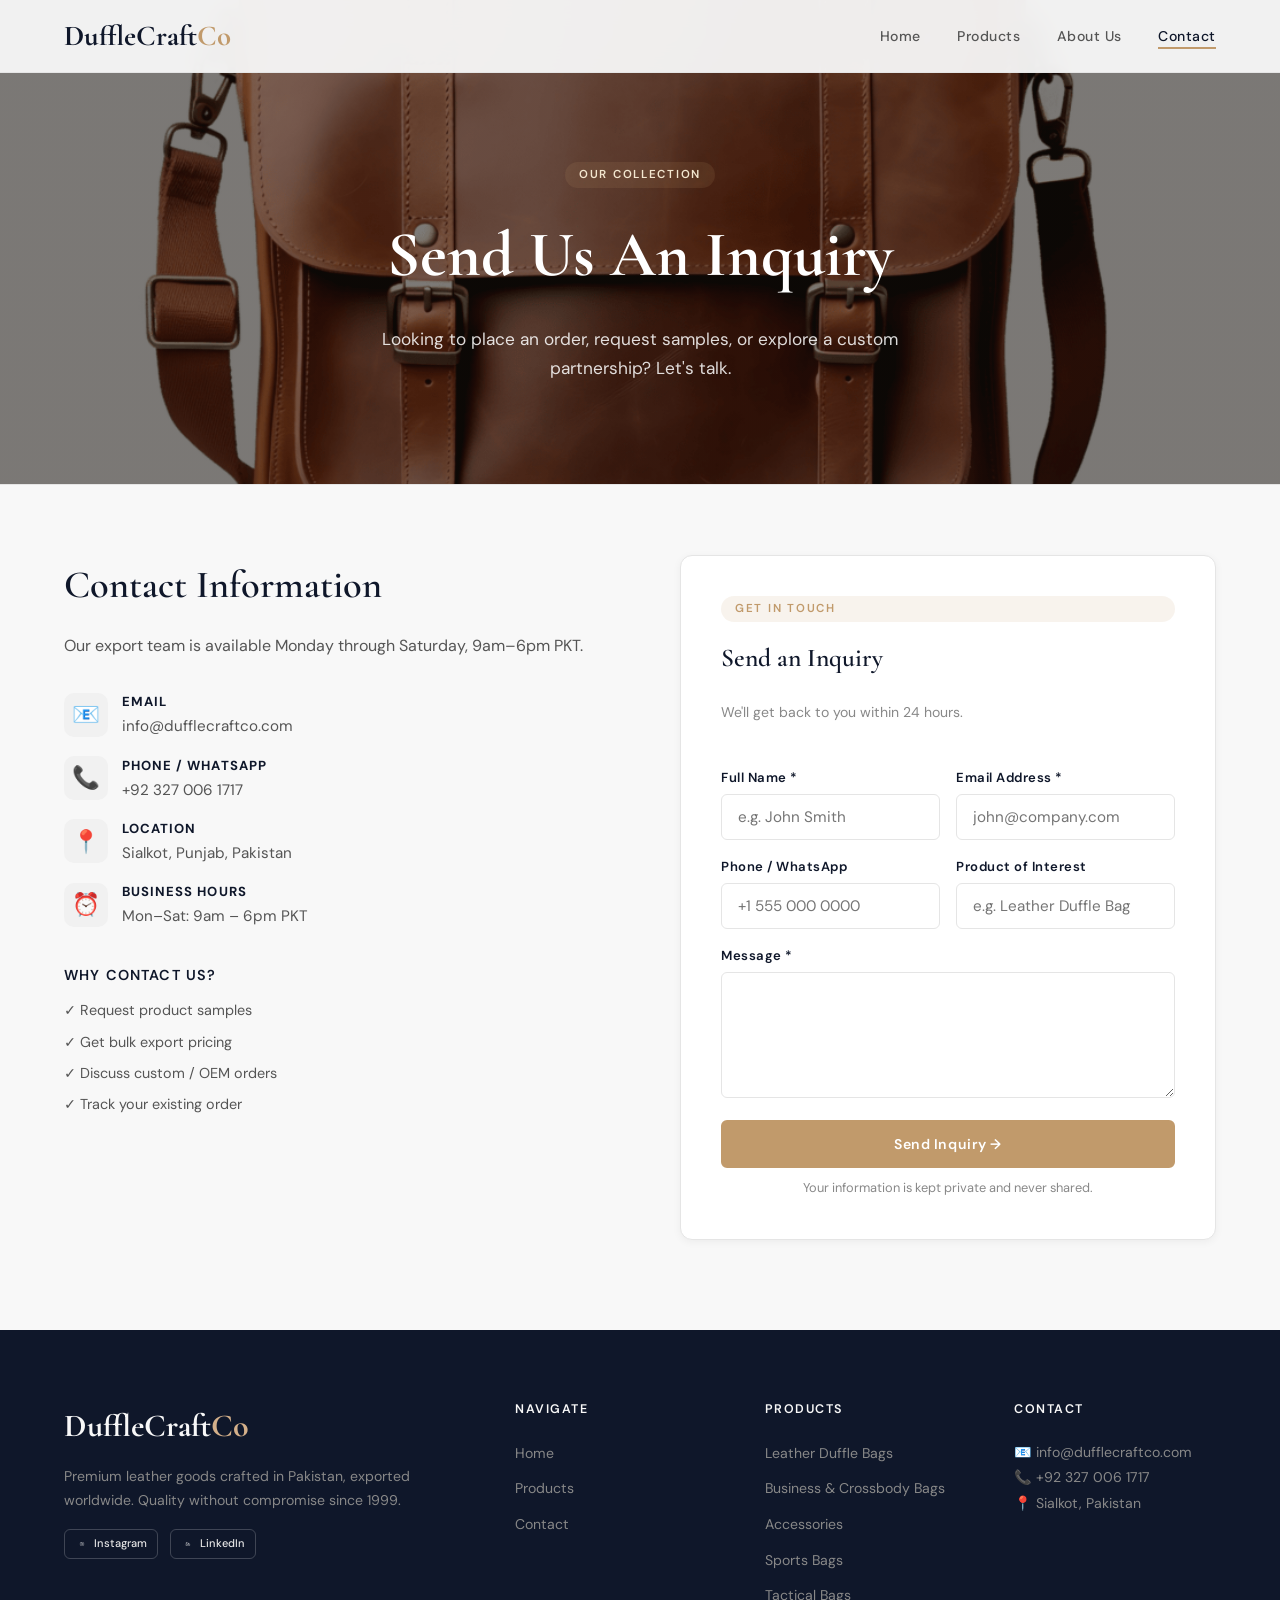
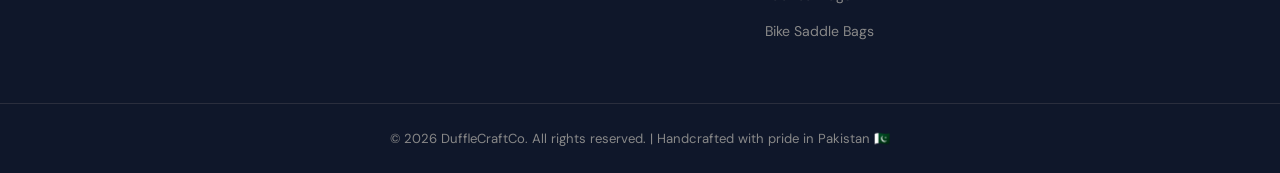
==== contact.html @ 3e03b5ef "Initial commit" ====
<!DOCTYPE html>
<html lang="en">
<head>
  <meta charset="UTF-8">
  <meta name="viewport" content="width=device-width, initial-scale=1.0">
  <title>Contact — DuffleCraftCo</title>
  <meta name="description" content="Get in touch with DuffleCraftCo for bulk orders, samples, custom leather goods, and export inquiries from Sialkot, Pakistan.">
  <link rel="preconnect" href="https://fonts.googleapis.com">
  <link rel="preconnect" href="https://fonts.gstatic.com" crossorigin>
  <link href="https://fonts.googleapis.com/css2?family=Cormorant+Garamond:ital,wght@0,400;0,600;0,700;1,400&family=DM+Sans:wght@300;400;500;600&display=swap" rel="stylesheet">
  <link rel="stylesheet" href="css/style.css">
</head>
<body>

<!-- ════════ NAVBAR ════════ -->
<nav class="navbar">
  <div class="nav-container">
    <span class="nav-logo" onclick="location.href='index.html'">DuffleCraft<span>Co</span></span>
    <button class="nav-toggle" id="navToggle" aria-label="Menu">
      <span></span><span></span><span></span>
    </button>
    <ul class="nav-links" id="navLinks">
      <li><a href="index.html"    data-page="home">Home</a></li>
      <li><a href="products.html" data-page="products">Products</a></li>
      <li><a href="index.html#about-section">About Us</a></li>
      <li><a href="contact.html"  data-page="contact" class="active">Contact</a></li>
    </ul>
  </div>
</nav>

<!-- ════════ PAGE HERO ════════ -->
<section class="page-hero">

  <img src="img/hero-img.webp" alt="Leather Banner" class="page-hero-bg">

  <div class="page-hero-overlay"></div>

  <div class="page-hero-content">
    <span class="section-tag">Our Collection</span>
    <h1>Send Us An Inquiry</h1>
    <p>Looking to place an order, request samples, or explore a custom partnership? Let's talk.</p>
  </div>

</section>

<!-- ════════ CONTACT SECTION ════════ -->
<section class="contact-page">
  <div class="section-container contact-grid">

    <div class="contact-info">
      <h2>Contact Information</h2>
      <p>Our export team is available Monday through Saturday, 9am–6pm PKT.</p>
      <div class="contact-details">
        <div class="contact-item">
          <span class="ci-icon">📧</span>
          <div><strong>Email</strong><a href="mailto:info@dufflecraftco.com">info@dufflecraftco.com</a></div>
        </div>
        <div class="contact-item">
          <span class="ci-icon">📞</span>
          <div><strong>Phone / WhatsApp</strong><a href="tel:+923270061717">+92 327 006 1717</a></div>
        </div>
        <div class="contact-item">
          <span class="ci-icon">📍</span>
          <div><strong>Location</strong><span>Sialkot, Punjab, Pakistan</span></div>
        </div>
        <div class="contact-item">
          <span class="ci-icon">⏰</span>
          <div><strong>Business Hours</strong><span>Mon–Sat: 9am – 6pm PKT</span></div>
        </div>
      </div>
      <div class="why-contact">
        <h3>Why Contact Us?</h3>
        <ul>
          <li>✓ Request product samples</li>
          <li>✓ Get bulk export pricing</li>
          <li>✓ Discuss custom / OEM orders</li>
          <li>✓ Track your existing order</li>
        </ul>
      </div>
    </div>

 <div class="contact-form-wrap">
<div class="dc-form-wrap card-form">
  <span class="section-tag">Get in touch</span>
  <h3>Send an Inquiry</h3>
  <p class="dc-sub">We'll get back to you within 24 hours.</p>

  <form action="https://forminit.com/f/f3ot2a2ymly" method="POST">
    <div class="dc-row">
      <div class="form-group">
        <label>Full Name *</label>
        <input type="text" name="fi-sender-fullName" placeholder="e.g. John Smith" required>
      </div>
      <div class="form-group">
        <label>Email Address *</label>
        <input type="email" name="fi-sender-email" placeholder="john@company.com" required>
      </div>
    </div>

    <div class="dc-row">
      <div class="form-group">
        <label>Phone / WhatsApp</label>
        <input type="tel" name="fi-sender-phone" placeholder="+1 555 000 0000">
      </div>
      <div class="form-group">
        <label>Product of Interest</label>
        <input type="text" name="fi-text-product" placeholder="e.g. Leather Duffle Bag">
      </div>
    </div>

    <div class="form-group" style="margin-bottom: 16px;">
      <label>Message *</label>
      <textarea name="fi-text-message" rows="5" required></textarea>
    </div>

    <button type="submit">Send Inquiry →</button>
    <p class="dc-note">Your information is kept private and never shared.</p>
  </form>
</div>
</div>
</section>

<!-- ════════ FOOTER ════════ -->
<footer class="footer">
  <div class="footer-inner">
    <div class="footer-brand">
      <span class="footer-logo" onclick="location.href='index.html'">DuffleCraft<span>Co</span></span>
      <p>Premium leather goods crafted in Pakistan, exported worldwide. Quality without compromise since 1999.</p>
      <!-- Social Media Icons -->
      <div class="footer-social">
        <a href="https://www.instagram.com/dufflecraft_co?igsh=MXVzbTNweWoxc2szZA%3D%3D&utm_source=qr" target="_blank" rel="noopener noreferrer" aria-label="Instagram">
          <svg xmlns="http://www.w3.org/2000/svg" width="18" height="18" viewBox="0 0 24 24" fill="none" stroke="currentColor" stroke-width="2" stroke-linecap="round" stroke-linejoin="round">
            <rect x="2" y="2" width="20" height="20" rx="5" ry="5"/>
            <circle cx="12" cy="12" r="4"/>
            <circle cx="17.5" cy="6.5" r="0.5" fill="currentColor" stroke="none"/>
          </svg>
          Instagram
        </a>
        <a href="https://www.linkedin.com/company/dufflecraft-co/" target="_blank" rel="noopener noreferrer" aria-label="LinkedIn">
          <svg xmlns="http://www.w3.org/2000/svg" width="18" height="18" viewBox="0 0 24 24" fill="none" stroke="currentColor" stroke-width="2" stroke-linecap="round" stroke-linejoin="round">
            <path d="M16 8a6 6 0 0 1 6 6v7h-4v-7a2 2 0 0 0-2-2 2 2 0 0 0-2 2v7h-4v-7a6 6 0 0 1 6-6z"/>
            <rect x="2" y="9" width="4" height="12"/>
            <circle cx="4" cy="4" r="2"/>
          </svg>
          LinkedIn
        </a>
      </div>
    </div>
    <div class="footer-col">
      <h4>Navigate</h4>
      <ul>
        <li><a href="index.html">Home</a></li>
        <li><a href="products.html">Products</a></li>
        <li><a href="contact.html">Contact</a></li>
      </ul>
    </div>
    <div class="footer-col">
      <h4>Products</h4>
      <ul>
        <li><a href="products.html?category=leather-duffle-bags">Leather Duffle Bags</a></li>
        <li><a href="products.html?category=bags">Business & Crossbody Bags</a></li>
        <li><a href="products.html?category=accessories">Accessories</a></li>
        <li><a href="products.html?category=sports-bags">Sports Bags</a></li>
        <li><a href="products.html?category=tactical-bags">Tactical Bags</a></li>
        <li><a href="products.html?category=bike-saddle-bags">Bike Saddle Bags</a></li>
      </ul>
    </div>
    <div class="footer-col">
      <h4>Contact</h4>
      <p>📧 info@dufflecraftco.com</p>
      <p>📞 +92 327 006 1717</p>
      <p>📍 Sialkot, Pakistan</p>
    </div>
  </div>
  <div class="footer-bottom">
    <p>© 2026 DuffleCraftCo. All rights reserved. | Handcrafted with pride in Pakistan 🇵🇰</p>
  </div>
</footer>

<script src="js/main.js"></script>
</body>
</html>
---- css/style.css ----
/* ═══════════════════════════════════════════════════════
   DUFFLECRAFTCO — Premium Static Site CSS
   Aesthetic: Refined Luxury · Warm Neutrals · Editorial
═══════════════════════════════════════════════════════ */

/* ─── VARIABLES ─────────────────────────────────────── */
:root {
  --primary: #0f172a;
  --accent: #c19a6b;
  --light: #f8f8f8;
  --white: #ffffff;
  --charcoal: #0f172a;
  --brown: #c19a6b;
  --brown-dark: #a67c52;
  --brown-light: #d4b08a;
  --cream: #f8f8f8;
  --cream-2: #f1f1f1;
  --sand: #e5e5e5;
  --grey: #555;
  --light-grey: #888;
  --text: #333;
  --text-light: #777;
  --font-display: 'Cormorant Garamond', Georgia, serif;
  --font-body: 'DM Sans', system-ui, sans-serif;
  --shadow-sm: 0 2px 8px rgba(0,0,0,0.05);
  --shadow-md: 0 8px 32px rgba(0,0,0,0.1);
  --shadow-lg: 0 20px 60px rgba(0,0,0,0.15);
  --radius: 6px;
  --radius-lg: 12px;
  --transition: 0.3s ease;
}

/* ─── RESET ─────────────────────────────────────────── */
*, *::before, *::after { box-sizing: border-box; margin: 0; padding: 0; }
html { scroll-behavior: smooth; font-size: 16px; }
body {
  font-family: var(--font-body);
  background: var(--cream);
  color: var(--charcoal);
  line-height: 1.6;
  overflow-x: hidden;
}
img { max-width: 100%; display: block; }
a { text-decoration: none; color: inherit; }
ul { list-style: none; }
button { cursor: pointer; font-family: inherit; }
input, textarea, select {
  font-family: inherit;
  width: 100%;
  border: 1.5px solid var(--sand);
  border-radius: var(--radius);
  padding: 12px 16px;
  background: var(--white);
  color: var(--charcoal);
  transition: border-color var(--transition), box-shadow var(--transition);
  font-size: 0.95rem;
}
input:focus, textarea:focus, select:focus {
  outline: none;
  border-color: var(--brown);
  box-shadow: 0 0 0 3px rgba(193,154,107,0.15);
}
textarea { resize: vertical; }

/* ─── UTILITY ───────────────────────────────────────── */
.section-container { max-width: 1200px; margin: 0 auto; padding: 0 24px; }
.section-header { text-align: center; margin-bottom: 56px; }
.section-header h2 { font-family: var(--font-display); font-size: clamp(2rem,4vw,3rem); font-weight: 600; color: var(--charcoal); margin-top: 8px; }
.section-tag {
  display: inline-block;
  font-size: 0.72rem;
  font-weight: 600;
  letter-spacing: 0.15em;
  text-transform: uppercase;
  color: var(--brown);
  background: rgba(193,154,107,0.12);
  padding: 4px 14px;
  border-radius: 100px;
}

/* ─── BUTTONS ───────────────────────────────────────── */
.btn {
  display: inline-flex;
  align-items: center;
  gap: 6px;
  padding: 13px 28px;
  font-family: var(--font-body);
  font-size: 0.88rem;
  font-weight: 600;
  letter-spacing: 0.04em;
  border-radius: var(--radius);
  border: 2px solid transparent;
  transition: all var(--transition);
  white-space: nowrap;
  cursor: pointer;
}
.btn-primary { background: var(--brown); color: var(--white); border-color: var(--brown); }
.btn-primary:hover { background: var(--brown-dark); border-color: var(--brown-dark); transform: translateY(-1px); box-shadow: var(--shadow-md); }
.btn-outline { background: transparent; color: var(--brown); border-color: var(--brown); }
.btn-outline:hover { background: var(--brown); color: var(--white); }
.btn-light { background: var(--white); color: var(--brown); border-color: var(--white); }
.btn-light:hover { background: var(--cream); }
.btn-sm { padding: 8px 18px; font-size: 0.82rem; }
.btn-full { width: 100%; justify-content: center; }
.btn-link { color: var(--brown); font-size: 0.85rem; font-weight: 600; letter-spacing: 0.03em; transition: color var(--transition); }
.btn-link:hover { color: var(--brown-dark); }

/* ─── ALERT / FLASH ─────────────────────────────────── */
.alert {
  display: flex;
  align-items: center;
  gap: 10px;
  padding: 14px 20px;
  border-radius: var(--radius);
  margin-bottom: 20px;
  font-size: 0.9rem;
  font-weight: 500;
}
.alert-success { background: #d1fae5; color: #065f46; border: 1px solid #a7f3d0; }
.alert-error   { background: #fee2e2; color: #991b1b; border: 1px solid #fca5a5; }
.alert-hidden  { display: none; }

/* ─── PAGE TRANSITIONS ──────────────────────────────── */
.page { display: none; }
.page.active { display: block; }

/* ─── NAVBAR ────────────────────────────────────────── */
.navbar {
  position: fixed;
  top: 0; left: 0; right: 0;
  z-index: 1000;
  background: rgba(248,248,248,0.95);
  backdrop-filter: blur(12px);
  border-bottom: 1px solid var(--sand);
  transition: box-shadow var(--transition);
}
.nav-container {
  max-width: 1200px;
  margin: 0 auto;
  padding: 0 24px;
  height: 72px;
  display: flex;
  align-items: center;
  justify-content: space-between;
}
.nav-logo { font-family: var(--font-display); font-size: 1.8rem; font-weight: 700; color: var(--charcoal); cursor: pointer; }
.nav-logo span { color: var(--brown); }
.nav-links { display: flex; align-items: center; gap: 36px; }
.nav-links a {
  font-size: 0.88rem;
  font-weight: 500;
  letter-spacing: 0.04em;
  color: var(--grey);
  transition: color var(--transition);
  position: relative;
  cursor: pointer;
}
.nav-links a::after {
  content: '';
  position: absolute;
  bottom: -4px; left: 0;
  width: 0; height: 2px;
  background: var(--brown);
  transition: width var(--transition);
}
.nav-links a:hover, .nav-links a.active { color: var(--charcoal); }
.nav-links a:hover::after, .nav-links a.active::after { width: 100%; }
.nav-toggle { display: none; flex-direction: column; gap: 5px; background: none; border: none; padding: 4px; }
.nav-toggle span { display: block; width: 24px; height: 2px; background: var(--charcoal); border-radius: 2px; transition: all var(--transition); }

/* ─── HERO ──────────────────────────────────────────── */
.hero {
  min-height: 100vh;
  display: grid;
  grid-template-columns: 1fr 1fr;
  align-items: center;
  padding-top: 72px;
  background: var(--cream);
  overflow: hidden;
  position: relative;
}
.hero::before {
  content: '';
  position: absolute;
  right: 0; top: 0;
  width: 50%; height: 100%;
  /* background: linear-gradient(135deg, var(--cream-2) 0%, var(--sand) 100%); */
}
.hero-content { padding: 80px 48px 80px 60px; max-width: 600px; position: relative; z-index: 1; }
.hero-tag { display: inline-block; font-size: 0.72rem; font-weight: 600; letter-spacing: 0.18em; text-transform: uppercase; color: var(--brown); margin-bottom: 20px; }
.hero-title { font-family: var(--font-display); font-size: clamp(3rem, 5.5vw, 5.5rem); font-weight: 700; line-height: 1.05; color: var(--charcoal); margin-bottom: 20px; }
.hero-title em { color: var(--brown); font-style: italic; }
.hero-sub { font-size: 1.05rem; color: var(--grey); max-width: 420px; margin-bottom: 36px; line-height: 1.7; }
.hero-actions { display: flex; gap: 16px; flex-wrap: wrap; }
.hero-visual {
  display: flex;
  align-items: center;
  justify-content: center;
  position: relative;
  z-index: 1;
  padding: 80px 60px 80px 40px;
  min-height: 500px;
}

/* BIG IMAGE IN BACKGROUND */
.hero-bg-image {
  position: absolute;

  width: 580px;
  max-width: 95%;

  object-fit: contain;



  filter: drop-shadow(0 25px 40px rgba(0,0,0,0.18));

  transform: rotate(-8deg);
}

/* EXPERIENCE CARD */
.hero-badge {
  position: absolute;

  left: 40px;
  bottom: 5px;

  z-index: 2;

  background: rgba(255,255,255,0.92);

  border: 1px solid rgba(255,255,255,0.5);

  backdrop-filter: blur(12px);

  border-radius: var(--radius-lg);

  padding: 32px 46px;

  text-align: center;

  box-shadow: 0 20px 50px rgba(0,0,0,0.12);
}

.badge-num {
  display: block;
  font-family: var(--font-display);
  font-size: 6rem;
  font-weight: 700;
  color: var(--brown);
  line-height: 1;
}

.badge-label {
  font-size: 0.8rem;
  letter-spacing: 0.12em;
  text-transform: uppercase;
  color: var(--grey);
  margin-top: 8px;
}
.hero-scroll { position: absolute; bottom: 40px; left: 50%; transform: translateX(-50%); z-index: 2; }
.hero-scroll span { display: block; width: 1px; height: 60px; background: linear-gradient(to bottom, var(--brown), transparent); margin: 0 auto; animation: scrollPulse 2s ease-in-out infinite; }
@keyframes scrollPulse { 0%, 100% { opacity: 0.3; transform: scaleY(0.8); } 50% { opacity: 1; transform: scaleY(1); } }

/* ─── STATS BAR ─────────────────────────────────────── */
.stats-bar { background: var(--brown); padding: 36px 0; }
.stats-container { max-width: 1000px; margin: 0 auto; padding: 0 24px; display: flex; align-items: center; justify-content: space-around; gap: 20px; }
.stat-item { text-align: center; }
.stat-item h3 { font-family: var(--font-display); font-size: 2.4rem; font-weight: 700; color: var(--cream); }
.stat-item p { font-size: 0.82rem; letter-spacing: 0.08em; text-transform: uppercase; color: rgba(248,248,248,0.65); margin-top: 4px; }
.stat-divider { width: 1px; height: 50px; background: rgba(248,248,248,0.2); }

/* ─── ABOUT ─────────────────────────────────────────── */
.about { padding: 100px 0; background: var(--white); }
.about-grid { display: grid; grid-template-columns: 1fr 1fr; gap: 80px; align-items: center; }
.about-text .section-tag { margin-bottom: 16px; }
.about-text h2 { font-family: var(--font-display); font-size: clamp(2rem, 3.5vw, 2.8rem); font-weight: 600; color: var(--charcoal); margin-bottom: 20px; line-height: 1.2; }
.about-text p { color: var(--grey); line-height: 1.8; margin-bottom: 16px; }
.about-text .btn { margin-top: 16px; }
.about-visual { position: relative; }
.about-img-wrap { position: relative; }
.about-img-placeholder { position: relative; height: 350px; border-radius: var(--radius-lg); overflow: hidden; border: 1px solid var(--sand); }
.craft-icon { width: 100%; height: 100%; margin: 0; }
.craft-icon img { width: 100%; height: 100%; object-fit: cover; display: block; }
.about-float-card { position: absolute; bottom: -24px; right: -24px; background: var(--white); border: 1px solid var(--sand); border-radius: var(--radius-lg); padding: 20px 24px; display: flex; align-items: center; gap: 14px; box-shadow: var(--shadow-md); }
.float-icon { font-size: 1.8rem; }
.about-float-card strong { display: block; font-size: 1rem; font-weight: 600; }
.about-float-card span { font-size: 0.82rem; color: var(--grey); }

/* ─── CATEGORIES ────────────────────────────────────── */
.categories { padding: 90px 0; background: white; }
.cat-grid { display: grid; grid-template-columns: repeat(5, 1fr); gap: 16px; }
.cat-card { background: var(--white); border: 1.5px solid var(--sand); border-radius: var(--radius-lg); padding: 32px 20px; text-align: center; transition: all var(--transition); display: flex; flex-direction: column; align-items: center; gap: 10px; cursor: pointer; }
.cat-card:hover { border-color: var(--brown); background: var(--brown); color: var(--white); transform: translateY(-4px); box-shadow: var(--shadow-md); }
.cat-icon { font-size: 2.4rem; }
.cat-card h3 { font-size: 0.9rem; font-weight: 600; color: var(--charcoal); transition: color var(--transition); }
.cat-card:hover h3 { color: var(--white); }
.cat-arrow { font-size: 1.2rem; opacity: 0; transform: translateX(-6px); transition: all var(--transition); }
.cat-card:hover .cat-arrow { opacity: 1; transform: translateX(0); }

/* ─── PRODUCT CARDS ─────────────────────────────────── */
.products-grid { display: grid; grid-template-columns: repeat(auto-fill, minmax(280px, 1fr)); gap: 28px; }
.product-card { background: var(--white); border-radius: var(--radius-lg); overflow: hidden; border: 1px solid var(--sand); transition: all var(--transition); }
.product-card:hover { box-shadow: var(--shadow-lg); transform: translateY(-4px); }
.product-img { position: relative; overflow: hidden; aspect-ratio: 4/3; background: var(--cream-2); }
.product-img img { width: 100%; height: 100%; object-fit: cover; transition: transform 0.5s ease; }
.product-card:hover .product-img img { transform: scale(1.06); }
.product-overlay { position: absolute; inset: 0; background: rgba(44,36,32,0.6); display: flex; align-items: center; justify-content: center; opacity: 0; transition: opacity var(--transition); }
.product-card:hover .product-overlay { opacity: 1; }
.product-info { padding: 20px; }
.product-cat { font-size: 0.7rem; font-weight: 600; letter-spacing: 0.12em; text-transform: uppercase; color: var(--brown); }
.product-info h3 { font-family: var(--font-display); font-size: 1.3rem; font-weight: 600; margin: 6px 0 8px; color: var(--charcoal); }
.product-info p { font-size: 0.88rem; color: var(--grey); line-height: 1.6; }
.product-footer { display: flex; align-items: center; justify-content: space-between; margin-top: 14px; padding-top: 14px; border-top: 1px solid var(--sand); }
.product-price { font-family: var(--font-display); font-size: 1.1rem; font-weight: 600; color: var(--brown); }

/* ─── FEATURED SECTION ──────────────────────────────── */
.featured-section { padding: 90px 0; background: var(--white); }
.section-cta { text-align: center; margin-top: 48px; }

/* ─── WHY US ─────────────────────────────────────────── */
.why-us { padding: 90px 0; background: white; }
.features-grid { display: grid; grid-template-columns: repeat(auto-fill, minmax(280px, 1fr)); gap: 24px; }
.feature-card { background: var(--white); border: 1px solid var(--sand); border-radius: var(--radius-lg); padding: 36px 28px; transition: all var(--transition); }
.feature-card:hover { border-color: var(--brown); box-shadow: var(--shadow-md); transform: translateY(-3px); }
.feature-icon { font-size: 2.4rem; margin-bottom: 16px; }
.feature-card h3 { font-family: var(--font-display); font-size: 1.25rem; font-weight: 600; color: var(--charcoal); margin-bottom: 10px; }
.feature-card p { font-size: 0.9rem; color: var(--grey); line-height: 1.7; }

/* ─── CTA BANNER ────────────────────────────────────── */
.cta-banner { background: linear-gradient(135deg, var(--brown-dark), var(--brown)); padding: 80px 24px; text-align: center; }
.cta-banner h2 { font-family: var(--font-display); font-size: clamp(1.8rem, 3.5vw, 3rem); color: var(--cream); margin-bottom: 12px; }
.cta-banner p { color: rgba(248,248,248,0.75); margin-bottom: 32px; font-size: 1.05rem; }

/* ─── CONTACT SECTION ───────────────────────────────── */
.contact-strip { padding: 90px 0; background: var(--white); }
.contact-grid { display: grid; grid-template-columns: 1fr 1fr; gap: 80px; align-items: start; }
.contact-info .section-tag { margin-bottom: 16px; }
.contact-info h2 { font-family: var(--font-display); font-size: 2.4rem; font-weight: 600; color: var(--charcoal); margin-bottom: 16px; }
.contact-info > p { color: var(--grey); line-height: 1.7; margin-bottom: 32px; }
.contact-details { display: flex; flex-direction: column; gap: 16px; }
.contact-item { display: flex; align-items: center; gap: 14px; }
.contact-item span { font-size: 1.4rem; }
.contact-item a, .contact-item span:last-child { color: var(--grey); font-size: 0.95rem; }
.contact-item a:hover { color: var(--brown); }
.ci-icon { font-size: 1.6rem; width: 44px; height: 44px; background: var(--cream-2); border-radius: 10px; display: flex; align-items: center; justify-content: center; flex-shrink: 0; }
.contact-item div { display: flex; flex-direction: column; }
.contact-item strong { font-size: 0.82rem; text-transform: uppercase; letter-spacing: 0.08em; color: var(--charcoal); margin-bottom: 2px; }
.why-contact { margin-top: 36px; }
.why-contact h3 { font-size: 0.9rem; font-weight: 600; text-transform: uppercase; letter-spacing: 0.08em; color: var(--charcoal); margin-bottom: 12px; }
.why-contact ul { display: flex; flex-direction: column; gap: 8px; }
.why-contact li { font-size: 0.9rem; color: var(--grey); }
.contact-form, .card-form { display: flex; flex-direction: column; gap: 16px; }
.card-form { background: var(--white); border: 1px solid var(--sand); border-radius: var(--radius-lg); padding: 40px; box-shadow: var(--shadow-sm); }
.card-form h3 { font-family: var(--font-display); font-size: 1.6rem; font-weight: 600; color: var(--charcoal); margin-bottom: 8px; }
.form-row { display: grid; grid-template-columns: 1fr 1fr; gap: 16px; }
.form-group { display: flex; flex-direction: column; gap: 6px; }
.form-group label { font-size: 0.82rem; font-weight: 600; color: var(--charcoal); letter-spacing: 0.04em; }
.form-note { font-size: 0.8rem; color: var(--light-grey); text-align: center; }

/* ─── PAGE HERO ─────────────────────────────────────── */
.page-hero {
  position: relative;

  padding: 160px 24px 100px;

  text-align: center;

  overflow: hidden;

  border-bottom: 1px solid var(--sand);

  display: flex;
  align-items: center;
  justify-content: center;
}

/* BACKGROUND IMAGE */
.page-hero-bg {
  position: absolute;
  inset: 0;

  width: 100%;
  height: 100%;

  object-fit: cover;

  z-index: 0;
}

/* DARK OVERLAY */
.page-hero-overlay {
  position: absolute;
  inset: 0;

  background:
    linear-gradient(
      rgba(20, 15, 10, 0.55),
      rgba(20, 15, 10, 0.55)
    );

  z-index: 1;
}

/* CONTENT */
.page-hero-content {
  position: relative;
  z-index: 2;

  max-width: 700px;
}

.page-hero-content .section-tag {
  margin-bottom: 16px;

  color: #f3e7d0;
}

.page-hero h1 {
  font-family: var(--font-display);

  font-size: clamp(2.8rem, 5vw, 4.5rem);

  font-weight: 700;

  color: var(--white);

  margin-bottom: 18px;
}

.page-hero p {
  font-size: 1.08rem;

  color: rgba(255,255,255,0.85);

  max-width: 560px;

  margin: 0 auto;

  line-height: 1.7;
}

/* ─── PRODUCTS PAGE ─────────────────────────────────── */
.products-page { padding: 60px 0 90px; }
.filter-bar { display: flex; align-items: center; justify-content: space-between; gap: 20px; margin-bottom: 40px; flex-wrap: wrap; }
.filter-tabs { display: flex; flex-wrap: wrap; gap: 8px; }
.filter-tab { padding: 8px 18px; border: 1.5px solid var(--sand); border-radius: 100px; font-size: 0.84rem; font-weight: 500; color: var(--grey); background: var(--white); transition: all var(--transition); cursor: pointer; }
.filter-tab:hover, .filter-tab.active { background: var(--brown); border-color: var(--brown); color: var(--white); }
.search-wrap { display: flex; gap: 0; }
.search-wrap input { width: 240px; border-radius: var(--radius) 0 0 var(--radius); border-right: none; padding: 10px 14px; }
.search-wrap button { background: var(--brown); border: 1.5px solid var(--brown); border-radius: 0 var(--radius) var(--radius) 0; padding: 10px 16px; color: white; transition: background var(--transition); }
.search-wrap button:hover { background: var(--brown-dark); }
.results-info { margin-bottom: 32px; }
.results-info p { font-size: 0.9rem; color: var(--grey); }
.category-section { margin-bottom: 64px; }
.category-header { display: flex; align-items: center; justify-content: space-between; margin-bottom: 28px; padding-bottom: 16px; border-bottom: 2px solid var(--sand); }
.category-header h2 { font-family: var(--font-display); font-size: 1.9rem; font-weight: 600; color: var(--charcoal); }
.see-all { font-size: 0.85rem; font-weight: 600; color: var(--brown); cursor: pointer; }
.see-all:hover { color: var(--brown-dark); }

/* ─── CONTACT PAGE ──────────────────────────────────── */
.contact-page { padding: 70px 0 90px; }

/* ─── EMPTY STATE ───────────────────────────────────── */
.empty-state { text-align: center; padding: 80px 20px; color: var(--grey); }
.empty-icon { font-size: 3.5rem; margin-bottom: 16px; }
.empty-state h3 { font-size: 1.3rem; font-weight: 600; margin-bottom: 8px; }

/* ─── FOOTER ────────────────────────────────────────── */
.footer { background: var(--charcoal); color: var(--sand); padding-top: 70px; }
.footer-inner { max-width: 1200px; margin: 0 auto; padding: 0 24px 60px; display: grid; grid-template-columns: 2fr 1fr 1fr 1fr; gap: 48px; }
.footer-logo { font-family: var(--font-display); font-size: 2rem; font-weight: 700; display: block; margin-bottom: 14px; color: var(--cream); cursor: pointer; }
.footer-logo span { color: var(--brown-light); }
.footer-brand p { font-size: 0.88rem; color: var(--light-grey); line-height: 1.7; }
.footer-col h4 { font-size: 0.78rem; font-weight: 600; letter-spacing: 0.12em; text-transform: uppercase; color: var(--cream); margin-bottom: 20px; }
.footer-col ul { display: flex; flex-direction: column; gap: 10px; }
.footer-col li a, .footer-col li span { font-size: 0.88rem; color: var(--light-grey); transition: color var(--transition); cursor: pointer; }
.footer-col li a:hover, .footer-col li span:hover { color: var(--brown-light); }
.footer-col p { font-size: 0.88rem; color: var(--light-grey); line-height: 1.8; }
.footer-bottom { border-top: 1px solid rgba(191,176,166,0.15); padding: 24px; text-align: center; }
.footer-bottom p { font-size: 0.82rem; color: var(--light-grey); }

/* ─── REVEAL ANIMATIONS ─────────────────────────────── */
[data-reveal] { opacity: 0; transform: translateY(24px); transition: opacity 0.6s ease, transform 0.6s ease; }
[data-reveal].revealed { opacity: 1; transform: none; }

/* ─── LOADING SPINNER ───────────────────────────────── */
.spinner { display: inline-block; width: 20px; height: 20px; border: 2px solid rgba(255,255,255,0.3); border-top-color: white; border-radius: 50%; animation: spin 0.6s linear infinite; }
@keyframes spin { to { transform: rotate(360deg); } }
/* IMAGE PREVIEW MODAL */
.image-modal{
  display:none;
  position:fixed;
  inset:0;
  width:100%;
  height:100vh;
  background:rgba(0,0,0,0.95);
  z-index:99999;

  justify-content:center;
  align-items:center;
}

.image-modal.active{
  display:flex;
}

.image-modal img{
  max-width:90%;
  max-height:90vh;
  object-fit:contain;
  border-radius:14px;
}

.close-modal{
  position:absolute;
  top:20px;
  right:30px;
  color:#fff;
  font-size:45px;
  font-weight:bold;
  cursor:pointer;
}
.lightbox-backdrop {
  display: none;
  position: fixed;
  inset: 0;
  background: rgba(0,0,0,0.82);
  z-index: 1000;
  align-items: center;
  justify-content: center;
  opacity: 0;
  transition: opacity 0.25s;
}
.lightbox-backdrop.open {
  opacity: 1;
}
.lightbox-box {
  background: #fff;
  border-radius: 12px;
  overflow: hidden;
  max-width: 700px;
  width: 92%;
  transform: scale(0.92);
  transition: transform 0.25s;
}
.lightbox-backdrop.open .lightbox-box {
  transform: scale(1);
}
.lightbox-box img {
  width: 100%;
  max-height: 70vh;
  object-fit: contain;
  display: block;
  background: #f5f5f5;
}
.lightbox-footer {
  padding: 12px 16px;
  display: flex;
  align-items: center;
  justify-content: space-between;
}
.lightbox-close {
  border: 1px solid #ccc;
  background: transparent;
  padding: 6px 16px;
  border-radius: 8px;
  cursor: pointer;
  font-size: 13px;
}
/* ═══════════════════════════════════════════════════════
   DUFFLECRAFTCO — Animation Enhancements
   Drop this AFTER your main stylesheet
   ═══════════════════════════════════════════════════════ */


/* ─── 1. SCROLL REVEAL ──────────────────────────────────
   Add data-reveal to any element.
   Optional: data-reveal-delay="100" (ms, multiples of 50-200)
   JS: See scroll-observer snippet at the bottom of this file
──────────────────────────────────────────────────────── */
[data-reveal] {
  opacity: 0;
  transform: translateY(28px);
  transition: opacity 0.65s cubic-bezier(.16,1,.3,1),
              transform 0.65s cubic-bezier(.16,1,.3,1);
}

[data-reveal="left"] {
  transform: translateX(-32px);
}

[data-reveal="right"] {
  transform: translateX(32px);
}

[data-reveal="scale"] {
  transform: scale(0.94);
  opacity: 0;
}

[data-reveal].revealed {
  opacity: 1;
  transform: none;
}

/* Stagger children automatically with .stagger-children */
.stagger-children > * {
  opacity: 0;
  transform: translateY(22px);
  transition: opacity 0.55s cubic-bezier(.16,1,.3,1),
              transform 0.55s cubic-bezier(.16,1,.3,1);
}

.stagger-children.revealed > *:nth-child(1) { transition-delay: 0ms;   }
.stagger-children.revealed > *:nth-child(2) { transition-delay: 80ms;  }
.stagger-children.revealed > *:nth-child(3) { transition-delay: 160ms; }
.stagger-children.revealed > *:nth-child(4) { transition-delay: 240ms; }
.stagger-children.revealed > *:nth-child(5) { transition-delay: 320ms; }
.stagger-children.revealed > *:nth-child(6) { transition-delay: 400ms; }

.stagger-children.revealed > * {
  opacity: 1;
  transform: none;
}


/* ─── 2. PAGE TRANSITIONS ───────────────────────────────
   Existing .page / .page.active — enhanced with slide
──────────────────────────────────────────────────────── */
.page {
  display: none;
  animation: none;
}

.page.active {
  display: block;
  animation: pageSlideIn 0.42s cubic-bezier(.16,1,.3,1) forwards;
}

.page.leaving {
  animation: pageSlideOut 0.3s ease forwards;
  pointer-events: none;
}

@keyframes pageSlideIn {
  from { opacity: 0; transform: translateY(18px); }
  to   { opacity: 1; transform: none; }
}

@keyframes pageSlideOut {
  from { opacity: 1; transform: none; }
  to   { opacity: 0; transform: translateY(-12px); }
}


/* ─── 3. NAVBAR — SCROLL SHADOW ────────────────────────
   JS adds .scrolled when window.scrollY > 20
──────────────────────────────────────────────────────── */
.navbar {
  transition: box-shadow 0.35s ease,
              background 0.35s ease;
}

.navbar.scrolled {
  box-shadow: 0 4px 24px rgba(0,0,0,0.10);
  background: rgba(248,248,248,1);
}

/* Nav link hover — smooth underline sweep */
.nav-links a::after {
  transition: width 0.3s cubic-bezier(.16,1,.3,1);
}


/* ─── 4. BUTTONS ────────────────────────────────────────
   Shimmer sweep on hover + clean lift
──────────────────────────────────────────────────────── */
.btn {
  position: relative;
  overflow: hidden;
  transition: transform 0.22s ease,
              box-shadow 0.22s ease,
              background 0.22s ease,
              color 0.22s ease,
              border-color 0.22s ease;
}

/* Shimmer layer */
.btn::after {
  content: '';
  position: absolute;
  inset: 0;
  background: rgba(255,255,255,0.18);
  transform: translateX(-110%) skewX(-15deg);
  transition: transform 0.45s ease;
  pointer-events: none;
}

.btn:hover::after {
  transform: translateX(110%) skewX(-15deg);
}

.btn-primary:hover {
  transform: translateY(-2px);
  box-shadow: 0 10px 28px rgba(193,154,107,0.38);
}

.btn-outline:hover {
  transform: translateY(-2px);
}

/* Active / press feedback */
.btn:active {
  transform: translateY(0) scale(0.98);
  box-shadow: none;
  transition: transform 0.08s ease;
}


/* ─── 5. PRODUCT CARDS ──────────────────────────────────
   Lift on hover + colored top-border reveal
──────────────────────────────────────────────────────── */
.product-card {
  transition: transform 0.35s cubic-bezier(.2,.8,.2,1),
              box-shadow 0.35s ease,
              border-color 0.25s ease;
  position: relative;
}

/* Top accent bar */
.product-card::before {
  content: '';
  position: absolute;
  top: 0; left: 0; right: 0;
  height: 3px;
  background: var(--brown);
  border-radius: var(--radius-lg) var(--radius-lg) 0 0;
  transform: scaleX(0);
  transform-origin: left;
  transition: transform 0.35s cubic-bezier(.16,1,.3,1);
  z-index: 1;
}

.product-card:hover::before {
  transform: scaleX(1);
}

.product-card:hover {
  transform: translateY(-7px);
  box-shadow: 0 24px 60px rgba(0,0,0,0.13);
  border-color: var(--sand);
}


/* ─── 6. FEATURE CARDS ──────────────────────────────────
   Same lift treatment, icon bounce
──────────────────────────────────────────────────────── */
.feature-card {
  transition: transform 0.35s cubic-bezier(.2,.8,.2,1),
              box-shadow 0.35s ease,
              border-color 0.25s ease;
}

.feature-card:hover {
  transform: translateY(-5px);
  box-shadow: 0 16px 48px rgba(0,0,0,0.1);
  border-color: var(--brown);
}

.feature-card:hover .feature-icon {
  animation: iconBounce 0.5s ease;
}

@keyframes iconBounce {
  0%   { transform: translateY(0); }
  40%  { transform: translateY(-8px); }
  65%  { transform: translateY(-3px); }
  85%  { transform: translateY(-6px); }
  100% { transform: translateY(0); }
}


/* ─── 7. CATEGORY CARDS ─────────────────────────────────
   Pop + icon rotate
──────────────────────────────────────────────────────── */
.cat-card {
  transition: transform 0.32s cubic-bezier(.2,.8,.2,1),
              box-shadow 0.32s ease,
              background 0.28s ease,
              border-color 0.28s ease;
}

.cat-card:hover {
  transform: translateY(-5px) scale(1.02);
  box-shadow: 0 14px 40px rgba(193,154,107,0.25);
}

.cat-card:hover .cat-icon {
  animation: iconSpin 0.4s ease;
}

@keyframes iconSpin {
  0%   { transform: rotate(0deg) scale(1); }
  50%  { transform: rotate(-12deg) scale(1.15); }
  100% { transform: rotate(0deg) scale(1); }
}


/* ─── 8. IMAGE ZOOM (product thumbnails) ────────────────
   Smoother zoom + overlay fade
──────────────────────────────────────────────────────── */
/* .product-img img {
  transition: transform 0.6s cubic-bezier(.2,.8,.2,1);
}

.product-card:hover .product-img img {
  transform: scale(1.07);
}

.product-overlay {
  transition: opacity 0.3s ease;
  backdrop-filter: blur(2px);
} */


/* ─── 9. FILTER TABS ────────────────────────────────────
   Smooth active indicator
──────────────────────────────────────────────────────── */
.filter-tab {
  transition: background 0.22s ease,
              color 0.22s ease,
              border-color 0.22s ease,
              transform 0.18s ease;
}

.filter-tab:hover {
  transform: translateY(-1px);
}

.filter-tab:active {
  transform: scale(0.97);
}


/* ─── 10. FORM INPUTS ───────────────────────────────────
   Scale + glow on focus
──────────────────────────────────────────────────────── */
input, textarea, select {
  transition: border-color 0.25s ease,
              box-shadow 0.25s ease,
              transform 0.2s ease;
}

input:focus,
textarea:focus,
select:focus {
  transform: scale(1.012);
  box-shadow: 0 0 0 3px rgba(193,154,107,0.18);
}

/* Form group label — slide up on parent focus-within */
.form-group {
  position: relative;
}


/* ─── 11. STAT NUMBERS ──────────────────────────────────
   Counting animation via JS (see snippet below)
   Target: elements with data-count="4200"
──────────────────────────────────────────────────────── */
.stat-item h3 {
  transition: color 0.3s ease;
}

.stat-item:hover h3 {
  color: rgba(248,248,248,0.75);
}


/* ─── 12. HERO ELEMENTS ─────────────────────────────────
   Entrance animations on load
──────────────────────────────────────────────────────── */
.hero-tag {
  animation: fadeUp 0.7s 0.1s cubic-bezier(.16,1,.3,1) both;
}

.hero-title {
  animation: fadeUp 0.7s 0.22s cubic-bezier(.16,1,.3,1) both;
}

.hero-sub {
  animation: fadeUp 0.7s 0.36s cubic-bezier(.16,1,.3,1) both;
}

.hero-actions {
  animation: fadeUp 0.7s 0.5s cubic-bezier(.16,1,.3,1) both;
}

.hero-visual {
  animation: fadeLeft 0.9s 0.2s cubic-bezier(.16,1,.3,1) both;
}

.hero-badge {
  animation: popIn 0.6s 0.7s cubic-bezier(.16,1,.3,1) both;
}

@keyframes fadeUp {
  from { opacity: 0; transform: translateY(24px); }
  to   { opacity: 1; transform: none; }
}

@keyframes fadeLeft {
  from { opacity: 0; transform: translateX(28px); }
  to   { opacity: 1; transform: none; }
}

@keyframes popIn {
  from { opacity: 0; transform: scale(0.88) translateY(10px); }
  to   { opacity: 1; transform: none; }
}


/* ─── 13. ABOUT FLOAT CARD ──────────────────────────────
   Subtle float animation (always on)
──────────────────────────────────────────────────────── */
.about-float-card {
  animation: floatCard 4s ease-in-out infinite;
}

@keyframes floatCard {
  0%, 100% { transform: translateY(0); }
  50%       { transform: translateY(-6px); }
}


/* ─── 14. FOOTER LINKS ──────────────────────────────────
   Color sweep on hover
──────────────────────────────────────────────────────── */
.footer-col li a,
.footer-col li span {
  transition: color 0.22s ease,
              padding-left 0.22s ease;
}

.footer-col li a:hover,
.footer-col li span:hover {
  color: var(--brown-light);
  padding-left: 4px;
}


/* ─── 15. LIGHTBOX ──────────────────────────────────────
   Smooth open/close
──────────────────────────────────────────────────────── */
.lightbox-backdrop {
  transition: opacity 0.28s ease;
}

.lightbox-box {
  transition: transform 0.32s cubic-bezier(.16,1,.3,1),
              opacity 0.28s ease;
}

.lightbox-backdrop.open .lightbox-box {
  transform: scale(1);
}


/* ─── 16. SCROLL-TO-TOP BUTTON ──────────────────────────
   Add <button class="scroll-top" onclick="window.scrollTo({top:0,behavior:'smooth'})">↑</button>
   near the footer
──────────────────────────────────────────────────────── */
.scroll-top {
  position: fixed;
  bottom: 32px;
  right: 32px;
  width: 44px;
  height: 44px;
  border-radius: 50%;
  background: var(--brown);
  color: #fff;
  border: none;
  font-size: 18px;
  display: flex;
  align-items: center;
  justify-content: center;
  box-shadow: 0 6px 20px rgba(193,154,107,0.4);
  opacity: 0;
  transform: translateY(12px);
  pointer-events: none;
  transition: opacity 0.3s ease, transform 0.3s ease, background 0.2s ease;
  z-index: 500;
  cursor: pointer;
}

.scroll-top.visible {
  opacity: 1;
  transform: none;
  pointer-events: auto;
}

.scroll-top:hover {
  background: var(--brown-dark);
  transform: translateY(-2px);
}
/* Angle thumbnail strip */
.angle-thumbs {
  display: flex;
  gap: 6px;
  padding: 8px;
  background: #f5f2ee;
  border-top: 1px solid rgba(0,0,0,.08);
  overflow-x: auto;
  scrollbar-width: none;
}
.angle-thumbs::-webkit-scrollbar { display: none; }

.angle-thumb {
  width: 100px;
  height: 100px;
  object-fit: cover;
  border-radius: 4px;
  cursor: pointer;
  border: 2px solid transparent;
  flex-shrink: 0;
  opacity: 0.55;
  transition: border-color .15s, opacity .15s;
}
.angle-thumb.active {
  border-color: #D85A30;   /* match your brand accent */
  opacity: 1;
}
.angle-thumb:hover { opacity: 0.85; }

.angle-label {
  font-size: 11px;
  color: #888;
  padding: 2px 8px 6px;
}

/* Smooth main image swap */
.product-main-img {
  transition: opacity .15s ease;
}
/* ─── CONTACT FORM (scoped) ─────────────────────────── */
.dc-form-wrap {
  background: var(--white);
  border: 1px solid var(--sand);
  border-radius: var(--radius-lg);
  padding: 40px;
  box-shadow: var(--shadow-sm);
}
.dc-form-wrap h3 {
  font-family: var(--font-display);
  font-size: 1.6rem;
  font-weight: 600;
  color: var(--charcoal);
  margin: 0 0 6px;
}
.dc-form-wrap .dc-sub {
  font-size: 0.88rem;
  color: var(--light-grey);
  margin: 0 0 28px;
}
.dc-form-wrap .form-group label {
  font-size: 0.82rem;
  font-weight: 600;
  color: var(--charcoal);
  letter-spacing: 0.04em;
}
.dc-form-wrap .dc-row {
  display: grid;
  grid-template-columns: 1fr 1fr;
  gap: 16px;
  margin-bottom: 16px;
}
.dc-form-wrap button[type="submit"] {
  width: 100%;
  padding: 13px 28px;
  background: var(--brown);
  color: var(--white);
  border: 2px solid var(--brown);
  border-radius: var(--radius);
  font-family: var(--font-body);
  font-size: 0.88rem;
  font-weight: 600;
  letter-spacing: 0.04em;
  cursor: pointer;
  transition: background var(--transition), transform 0.22s ease, box-shadow 0.22s ease;
  margin-top: 6px;
}
.dc-form-wrap button[type="submit"]:hover {
  background: var(--brown-dark);
  border-color: var(--brown-dark);
  transform: translateY(-2px);
  box-shadow: 0 10px 28px rgba(193,154,107,0.38);
}
.dc-form-wrap .dc-note {
  font-size: 0.8rem;
  color: var(--light-grey);
  text-align: center;
  margin-top: 10px;
}
.footer-social {
  display: flex;
  gap: 12px;
  margin-top: 16px;
}

.footer-social a {
  display: flex;
  align-items: center;
  gap: 5px;
  padding: 5px 10px;  /* reduced from 8px 14px */
  border: 1px solid rgba(255, 255, 255, 0.2);
  border-radius: 6px;
  font-size: 11px;    /* reduced from 13px */
  font-weight: 500;
  text-decoration: none;
  color: inherit;
  transition: background 0.2s, border-color 0.2s;
}

.footer-social a svg {
  width: 14px;        /* reduced from 18px */
  height: 4px;
}

.footer-social a:hover {
  background: rgba(255, 255, 255, 0.1);
  border-color: rgba(255, 255, 255, 0.4);
}
@media (max-width: 600px) {
  .dc-form-wrap .dc-row { grid-template-columns: 1fr; }
  .dc-form-wrap { padding: 24px 20px; }
}
/* ─── REDUCED MOTION ────────────────────────────────────
   Respect users who prefer no animations
──────────────────────────────────────────────────────── */
@media (prefers-reduced-motion: reduce) {
  *,
  *::before,
  *::after {
    animation-duration: 0.01ms !important;
    animation-iteration-count: 1 !important;
    transition-duration: 0.01ms !important;
  }
}




/* ─── RESPONSIVE ────────────────────────────────────── */
@media (max-width: 1024px) {
  .cat-grid { grid-template-columns: repeat(3, 1fr); }
  .footer-inner { grid-template-columns: 1fr 1fr; gap: 36px; }
}
@media (max-width: 768px) {
  .nav-toggle { display: flex; }
  .nav-links { display: none; position: absolute; top: 72px; left: 0; right: 0; background: var(--cream); flex-direction: column; padding: 24px; border-bottom: 1px solid var(--sand); gap: 20px; }
  .nav-links.open { display: flex; }
  .hero { grid-template-columns: 1fr; padding: 100px 0 60px; }
  .hero::before { width: 100%; height: 50%; top: auto; bottom: 0; }
  .hero-content { padding: 40px 24px; }
  .hero-visual { padding: 40px 24px; }
  .about-grid, .contact-grid { grid-template-columns: 1fr; gap: 48px; }
  .cat-grid { grid-template-columns: repeat(2, 1fr); }
  .form-row { grid-template-columns: 1fr; }
  .stats-container { flex-wrap: wrap; gap: 24px; }
  .stat-divider { display: none; }
  .filter-bar { flex-direction: column; align-items: stretch; }
  .search-wrap input { width: 100%; }
  .footer-inner { grid-template-columns: 1fr; gap: 28px; }
  .about-float-card { position: static; margin-top: 20px; }
}
@media (max-width: 480px) {
  .cat-grid { grid-template-columns: 1fr 1fr; }
  .hero-actions { flex-direction: column; }
  .card-form { padding: 24px 20px; }
}
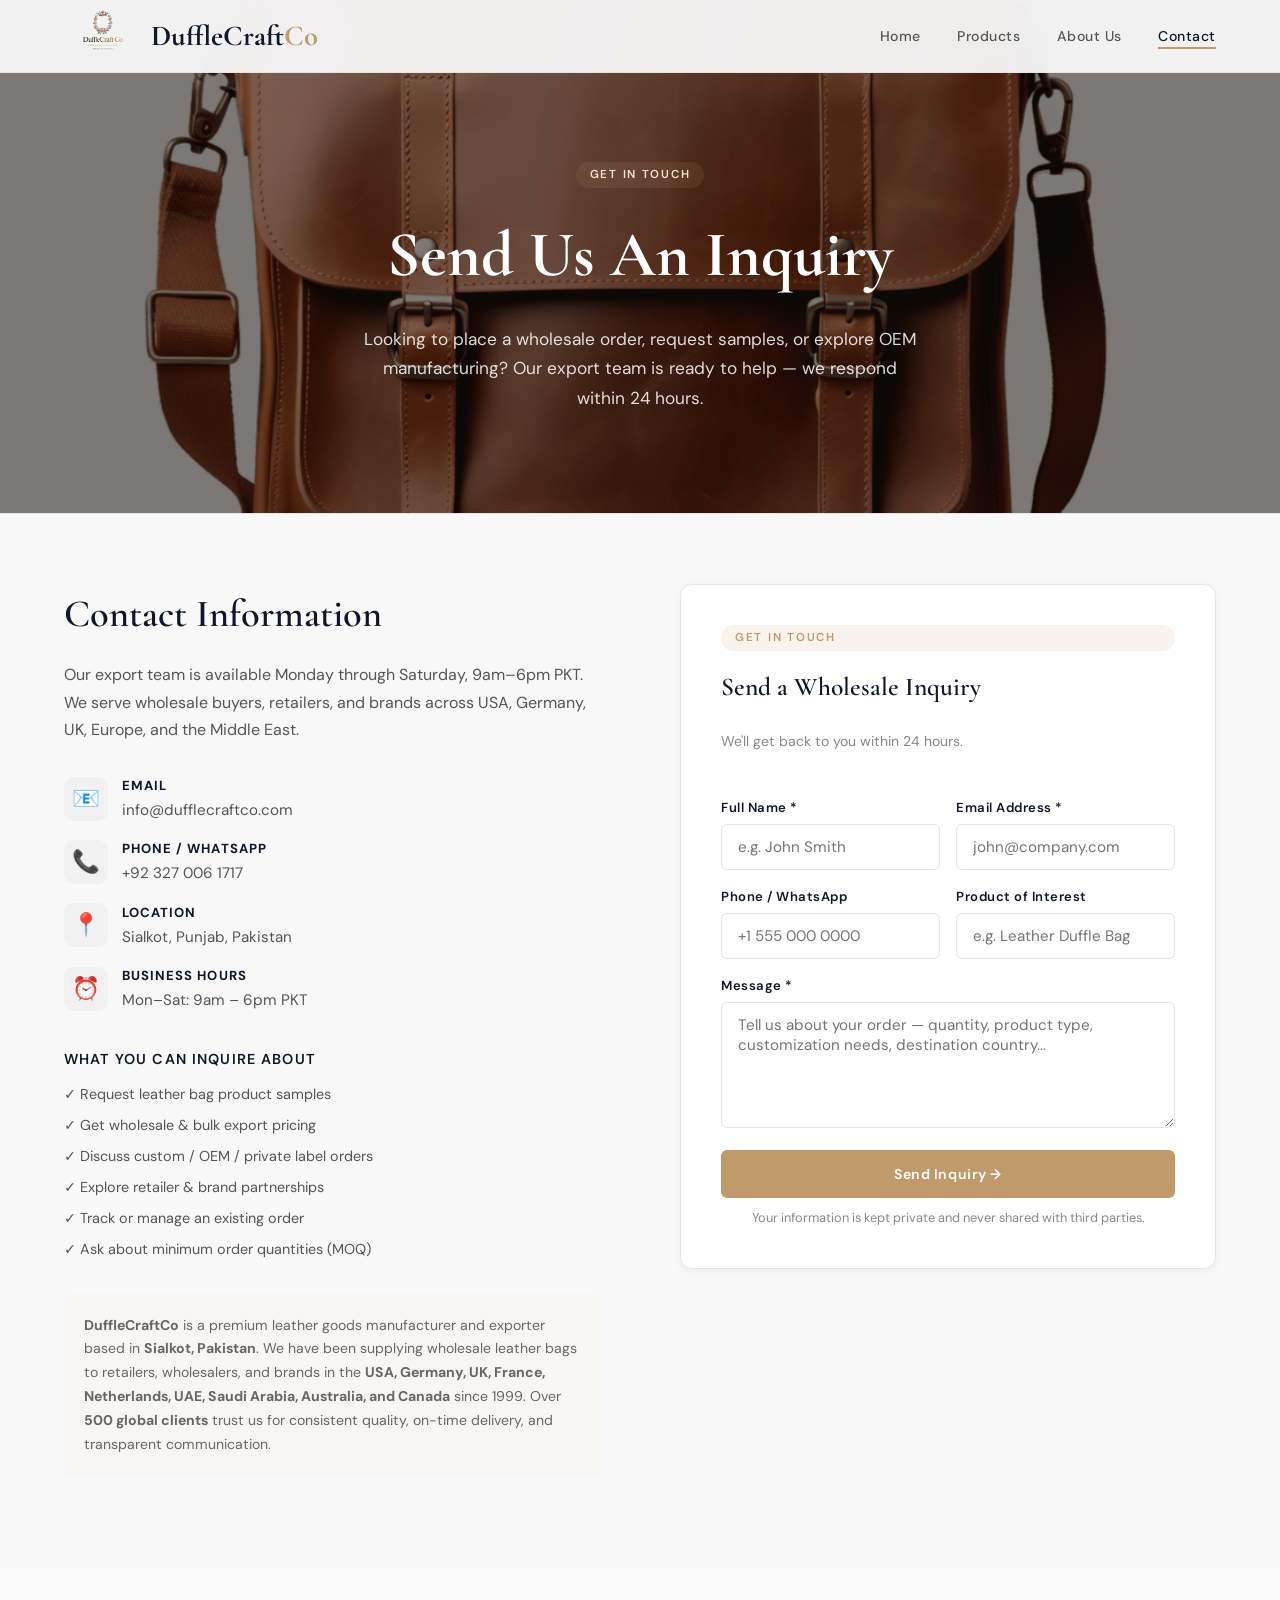
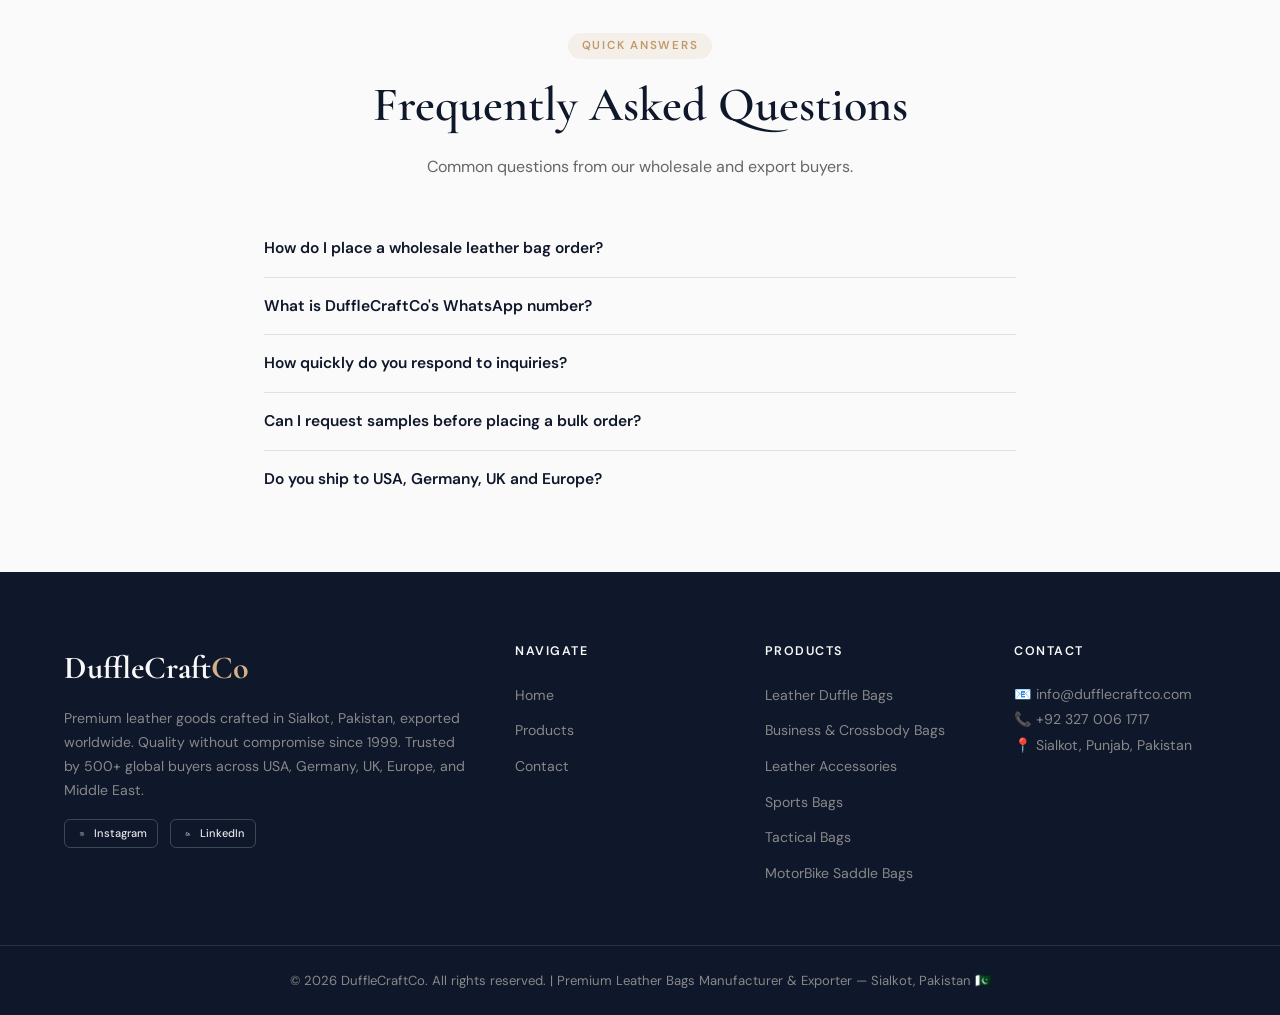
==== commit 460c2a08: "Initial commit" ====
--- a/contact.html
+++ b/contact.html
@@ -3,141 +3,447 @@
 <head>
   <meta charset="UTF-8">
   <meta name="viewport" content="width=device-width, initial-scale=1.0">
-  <title>Contact — DuffleCraftCo</title>
-  <meta name="description" content="Get in touch with DuffleCraftCo for bulk orders, samples, custom leather goods, and export inquiries from Sialkot, Pakistan.">
+
+  <!-- ═══════════════════════════════════════════════
+       PRIMARY SEO META TAGS
+  ═══════════════════════════════════════════════ -->
+  <title>Contact DuffleCraftCo | Wholesale Leather Bags Inquiry — Sialkot, Pakistan</title>
+  <meta name="description" content="Contact DuffleCraftCo for wholesale leather bag orders, bulk pricing, product samples, OEM & private label inquiries. Premium leather goods manufacturer & exporter from Sialkot, Pakistan. Call +92 327 006 1717 or email info@dufflecraftco.com.">
+  <meta name="keywords" content="contact leather bags manufacturer Pakistan, wholesale leather bags inquiry, leather goods bulk order Pakistan, leather bags exporter contact, DuffleCraftCo contact, leather bags supplier inquiry, OEM leather bags quote, private label leather goods Pakistan, leather bags wholesale pricing, leather manufacturer Sialkot contact, buy leather bags wholesale, leather bags export inquiry, leather goods trade inquiry Pakistan, wholesale leather supplier contact, leather bags sample request, custom leather bags quote, leather bags Germany inquiry, leather bags USA wholesale contact, leather bags UK supplier, leather goods importer Pakistan contact">
+  <meta name="author" content="DuffleCraftCo">
+  <meta name="robots" content="index, follow, max-image-preview:large, max-snippet:-1, max-video-preview:-1">
+  <meta name="googlebot" content="index, follow">
+  <meta name="language" content="English">
+  <meta name="revisit-after" content="14 days">
+  <meta name="category" content="Contact, Wholesale Inquiry, Leather Goods Manufacturer">
+  <meta name="coverage" content="Worldwide">
+  <meta name="target" content="wholesalers, retailers, importers, brands">
+  <link rel="canonical" href="https://www.dufflecraftco.com/contact.html">
+
+  <!-- ═══════════════════════════════════════════════
+       OPEN GRAPH
+  ═══════════════════════════════════════════════ -->
+  <meta property="og:type" content="website">
+  <meta property="og:site_name" content="DuffleCraftCo">
+  <meta property="og:title" content="Contact DuffleCraftCo | Wholesale Leather Bags — Sialkot, Pakistan">
+  <meta property="og:description" content="Get in touch with DuffleCraftCo for wholesale leather bag orders, bulk pricing, product samples, and OEM manufacturing from Sialkot, Pakistan. Export to USA, Germany, UK & worldwide.">
+  <meta property="og:url" content="https://www.dufflecraftco.com/contact.html">
+  <meta property="og:image" content="https://www.dufflecraftco.com/img/og-image.jpg">
+  <meta property="og:image:width" content="1200">
+  <meta property="og:image:height" content="630">
+  <meta property="og:image:alt" content="Contact DuffleCraftCo — Premium Leather Bags Wholesale Manufacturer Sialkot Pakistan">
+  <meta property="og:locale" content="en_US">
+  <meta property="og:locale:alternate" content="de_DE">
+  <meta property="og:locale:alternate" content="en_GB">
+
+  <!-- ═══════════════════════════════════════════════
+       TWITTER CARD
+  ═══════════════════════════════════════════════ -->
+  <meta name="twitter:card" content="summary_large_image">
+  <meta name="twitter:site" content="@dufflecraftco">
+  <meta name="twitter:title" content="Contact DuffleCraftCo | Wholesale Leather Bags Pakistan">
+  <meta name="twitter:description" content="Wholesale leather bag orders, bulk pricing, samples & OEM inquiries. Premium leather manufacturer in Sialkot, Pakistan.">
+  <meta name="twitter:image" content="https://www.dufflecraftco.com/img/og-image.jpg">
+
+  <!-- ═══════════════════════════════════════════════
+       GEO / LOCATION META
+  ═══════════════════════════════════════════════ -->
+  <meta name="geo.region" content="PK-PB">
+  <meta name="geo.placename" content="Sialkot, Punjab, Pakistan">
+  <meta name="geo.position" content="32.4945;74.5229">
+  <meta name="ICBM" content="32.4945, 74.5229">
+
+  <!-- ═══════════════════════════════════════════════
+       HREFLANG
+  ═══════════════════════════════════════════════ -->
+  <link rel="alternate" hreflang="en"       href="https://www.dufflecraftco.com/contact.html">
+  <link rel="alternate" hreflang="en-US"    href="https://www.dufflecraftco.com/contact.html">
+  <link rel="alternate" hreflang="en-GB"    href="https://www.dufflecraftco.com/contact.html">
+  <link rel="alternate" hreflang="de"       href="https://www.dufflecraftco.com/contact.html">
+  <link rel="alternate" hreflang="x-default" href="https://www.dufflecraftco.com/contact.html">
+
+  <!-- ═══════════════════════════════════════════════
+       FAVICON
+  ═══════════════════════════════════════════════ -->
+  <link rel="icon" type="image/png" href="img/favicon.png?v=2">
+  <link rel="apple-touch-icon" href="img/favicon.png">
+  <meta name="theme-color" content="#1a1a1a">
+
+  <!-- ═══════════════════════════════════════════════
+       SCHEMA MARKUP
+  ═══════════════════════════════════════════════ -->
+
+  <!-- 1. ContactPage Schema -->
+  <script type="application/ld+json">
+  {
+    "@context": "https://schema.org",
+    "@type": "ContactPage",
+    "@id": "https://www.dufflecraftco.com/contact.html#webpage",
+    "url": "https://www.dufflecraftco.com/contact.html",
+    "name": "Contact DuffleCraftCo | Wholesale Leather Bags Inquiry — Sialkot, Pakistan",
+    "description": "Contact DuffleCraftCo for wholesale leather bag orders, bulk pricing, product samples, OEM and private label manufacturing inquiries from Sialkot, Pakistan.",
+    "isPartOf": {
+      "@type": "WebSite",
+      "@id": "https://www.dufflecraftco.com/#website",
+      "name": "DuffleCraftCo",
+      "url": "https://www.dufflecraftco.com"
+    },
+    "breadcrumb": {
+      "@type": "BreadcrumbList",
+      "itemListElement": [
+        {
+          "@type": "ListItem",
+          "position": 1,
+          "name": "Home",
+          "item": "https://www.dufflecraftco.com/"
+        },
+        {
+          "@type": "ListItem",
+          "position": 2,
+          "name": "Contact",
+          "item": "https://www.dufflecraftco.com/contact.html"
+        }
+      ]
+    }
+  }
+  </script>
+
+  <!-- 2. LocalBusiness + ContactPoint Schema (full detail) -->
+  <script type="application/ld+json">
+  {
+    "@context": "https://schema.org",
+    "@type": "LocalBusiness",
+    "@id": "https://www.dufflecraftco.com/#localbusiness",
+    "name": "DuffleCraftCo",
+    "image": "https://www.dufflecraftco.com/img/og-image.jpg",
+    "url": "https://www.dufflecraftco.com",
+    "telephone": "+92-327-006-1717",
+    "email": "info@dufflecraftco.com",
+    "description": "Premium wholesale leather bags manufacturer and exporter from Sialkot, Pakistan. Supplying retailers, wholesalers and brands in USA, Germany, UK, Europe and Middle East.",
+    "priceRange": "$$",
+    "currenciesAccepted": "USD, EUR, GBP, PKR",
+    "paymentAccepted": "Bank Transfer, LC, Western Union",
+    "address": {
+      "@type": "PostalAddress",
+      "streetAddress": "Sialkot Industrial Area",
+      "addressLocality": "Sialkot",
+      "addressRegion": "Punjab",
+      "postalCode": "51310",
+      "addressCountry": "PK"
+    },
+    "geo": {
+      "@type": "GeoCoordinates",
+      "latitude": 32.4945,
+      "longitude": 74.5229
+    },
+    "openingHoursSpecification": [
+      {
+        "@type": "OpeningHoursSpecification",
+        "dayOfWeek": ["Monday","Tuesday","Wednesday","Thursday","Friday"],
+        "opens": "09:00",
+        "closes": "18:00"
+      },
+      {
+        "@type": "OpeningHoursSpecification",
+        "dayOfWeek": "Saturday",
+        "opens": "09:00",
+        "closes": "14:00"
+      }
+    ],
+    "contactPoint": [
+      {
+        "@type": "ContactPoint",
+        "telephone": "+92-327-006-1717",
+        "contactType": "sales",
+        "email": "info@dufflecraftco.com",
+        "availableLanguage": ["English", "Urdu"],
+        "contactOption": "TollFree",
+        "areaServed": ["US","DE","GB","PK","AE","SA","AU","CA","FR","NL","IT","ES"],
+        "hoursAvailable": {
+          "@type": "OpeningHoursSpecification",
+          "dayOfWeek": ["Monday","Tuesday","Wednesday","Thursday","Friday","Saturday"],
+          "opens": "09:00",
+          "closes": "18:00"
+        }
+      }
+    ],
+    "sameAs": [
+      "https://www.instagram.com/dufflecraft_co",
+      "https://www.linkedin.com/company/dufflecraft-co/"
+    ]
+  }
+  </script>
+
+  <!-- 3. FAQ Schema — Contact Page (GEO Optimized) -->
+  <script type="application/ld+json">
+  {
+    "@context": "https://schema.org",
+    "@type": "FAQPage",
+    "mainEntity": [
+      {
+        "@type": "Question",
+        "name": "How can I contact DuffleCraftCo for a wholesale leather bag order?",
+        "acceptedAnswer": {
+          "@type": "Answer",
+          "text": "You can contact DuffleCraftCo by emailing info@dufflecraftco.com, calling or WhatsApp messaging +92 327 006 1717, or filling out the inquiry form on our contact page. Our export team responds within 24 hours with pricing, MOQs, and lead times."
+        }
+      },
+      {
+        "@type": "Question",
+        "name": "What is DuffleCraftCo's WhatsApp number?",
+        "acceptedAnswer": {
+          "@type": "Answer",
+          "text": "DuffleCraftCo's WhatsApp and phone number is +92 327 006 1717. You can message or call us Monday to Saturday, 9am to 6pm Pakistan Standard Time (PKT)."
+        }
+      },
+      {
+        "@type": "Question",
+        "name": "How quickly does DuffleCraftCo respond to wholesale inquiries?",
+        "acceptedAnswer": {
+          "@type": "Answer",
+          "text": "DuffleCraftCo responds to all wholesale and export inquiries within 24 hours. Our export sales team is available Monday through Saturday, 9am to 6pm PKT."
+        }
+      },
+      {
+        "@type": "Question",
+        "name": "Can I request leather bag samples before placing a bulk order?",
+        "acceptedAnswer": {
+          "@type": "Answer",
+          "text": "Yes. DuffleCraftCo offers product samples before bulk orders. Contact us at info@dufflecraftco.com or via WhatsApp at +92 327 006 1717 to request samples and discuss your requirements."
+        }
+      },
+      {
+        "@type": "Question",
+        "name": "Where is DuffleCraftCo located?",
+        "acceptedAnswer": {
+          "@type": "Answer",
+          "text": "DuffleCraftCo is located in Sialkot, Punjab, Pakistan — the world's leading leather goods manufacturing city. Our factory produces and exports premium handcrafted leather bags and accessories worldwide."
+        }
+      }
+    ]
+  }
+  </script>
+
+  <!-- ═══════════════════════════════════════════════
+       PRECONNECT & PERFORMANCE
+  ═══════════════════════════════════════════════ -->
   <link rel="preconnect" href="https://fonts.googleapis.com">
   <link rel="preconnect" href="https://fonts.gstatic.com" crossorigin>
+  <link rel="dns-prefetch" href="https://fonts.googleapis.com">
+  <link rel="preload" href="img/hero-img.webp" as="image">
   <link href="https://fonts.googleapis.com/css2?family=Cormorant+Garamond:ital,wght@0,400;0,600;0,700;1,400&family=DM+Sans:wght@300;400;500;600&display=swap" rel="stylesheet">
   <link rel="stylesheet" href="css/style.css">
+
 </head>
 <body>
 
 <!-- ════════ NAVBAR ════════ -->
-<nav class="navbar">
+<nav class="navbar" role="navigation" aria-label="Main navigation">
   <div class="nav-container">
-    <span class="nav-logo" onclick="location.href='index.html'">DuffleCraft<span>Co</span></span>
-    <button class="nav-toggle" id="navToggle" aria-label="Menu">
+    <a href="index.html" class="nav-logo" aria-label="DuffleCraftCo — Premium Leather Bags Manufacturer Pakistan">
+      <img src="img/Logo.png" alt="DuffleCraftCo Logo — Leather Bags Manufacturer Sialkot Pakistan" width="120" height="40" loading="eager">
+      <span>DuffleCraft<span class="highlight">Co</span></span>
+    </a>
+    <button class="nav-toggle" id="navToggle" aria-label="Toggle navigation menu" aria-expanded="false" aria-controls="navLinks">
       <span></span><span></span><span></span>
     </button>
-    <ul class="nav-links" id="navLinks">
-      <li><a href="index.html"    data-page="home">Home</a></li>
-      <li><a href="products.html" data-page="products">Products</a></li>
-      <li><a href="index.html#about-section">About Us</a></li>
-      <li><a href="contact.html"  data-page="contact" class="active">Contact</a></li>
+    <ul class="nav-links" id="navLinks" role="menubar">
+      <li role="none"><a href="index.html"    data-page="home"     role="menuitem">Home</a></li>
+      <li role="none"><a href="products.html" data-page="products" role="menuitem">Products</a></li>
+      <li role="none"><a href="index.html#about-section"           role="menuitem">About Us</a></li>
+      <li role="none"><a href="contact.html"  data-page="contact"  class="active" role="menuitem" aria-current="page">Contact</a></li>
     </ul>
   </div>
 </nav>
 
 <!-- ════════ PAGE HERO ════════ -->
-<section class="page-hero">
-
-  <img src="img/hero-img.webp" alt="Leather Banner" class="page-hero-bg">
-
-  <div class="page-hero-overlay"></div>
-
+<section class="page-hero" aria-label="Contact DuffleCraftCo — Wholesale Leather Bags Inquiry">
+  <img src="img/hero-img.webp" alt="Contact DuffleCraftCo — Wholesale leather bags manufacturer Sialkot Pakistan" class="page-hero-bg" width="1400" height="500" loading="eager" fetchpriority="high">
+  <div class="page-hero-overlay" aria-hidden="true"></div>
   <div class="page-hero-content">
-    <span class="section-tag">Our Collection</span>
+    <span class="section-tag">Get In Touch</span>
     <h1>Send Us An Inquiry</h1>
-    <p>Looking to place an order, request samples, or explore a custom partnership? Let's talk.</p>
-  </div>
-
+    <p>Looking to place a wholesale order, request samples, or explore OEM manufacturing? Our export team is ready to help — we respond within 24 hours.</p>
+  </div>
 </section>
 
 <!-- ════════ CONTACT SECTION ════════ -->
-<section class="contact-page">
+<section class="contact-page" aria-labelledby="contact-page-heading">
   <div class="section-container contact-grid">
 
     <div class="contact-info">
-      <h2>Contact Information</h2>
-      <p>Our export team is available Monday through Saturday, 9am–6pm PKT.</p>
+      <h2 id="contact-page-heading">Contact Information</h2>
+      <p>Our export team is available Monday through Saturday, 9am–6pm PKT. We serve wholesale buyers, retailers, and brands across USA, Germany, UK, Europe, and the Middle East.</p>
+
       <div class="contact-details">
         <div class="contact-item">
-          <span class="ci-icon">📧</span>
-          <div><strong>Email</strong><a href="mailto:info@dufflecraftco.com">info@dufflecraftco.com</a></div>
+          <span class="ci-icon" aria-hidden="true">📧</span>
+          <div>
+            <strong>Email</strong>
+            <a href="mailto:info@dufflecraftco.com" aria-label="Email DuffleCraftCo at info@dufflecraftco.com">info@dufflecraftco.com</a>
+          </div>
         </div>
         <div class="contact-item">
-          <span class="ci-icon">📞</span>
-          <div><strong>Phone / WhatsApp</strong><a href="tel:+923270061717">+92 327 006 1717</a></div>
+          <span class="ci-icon" aria-hidden="true">📞</span>
+          <div>
+            <strong>Phone / WhatsApp</strong>
+            <a href="tel:+923270061717" aria-label="Call or WhatsApp DuffleCraftCo at +92 327 006 1717">+92 327 006 1717</a>
+          </div>
         </div>
         <div class="contact-item">
-          <span class="ci-icon">📍</span>
-          <div><strong>Location</strong><span>Sialkot, Punjab, Pakistan</span></div>
+          <span class="ci-icon" aria-hidden="true">📍</span>
+          <div>
+            <strong>Location</strong>
+            <span>Sialkot, Punjab, Pakistan</span>
+          </div>
         </div>
         <div class="contact-item">
-          <span class="ci-icon">⏰</span>
-          <div><strong>Business Hours</strong><span>Mon–Sat: 9am – 6pm PKT</span></div>
+          <span class="ci-icon" aria-hidden="true">⏰</span>
+          <div>
+            <strong>Business Hours</strong>
+            <span>Mon–Sat: 9am – 6pm PKT</span>
+          </div>
         </div>
       </div>
+
       <div class="why-contact">
-        <h3>Why Contact Us?</h3>
+        <h3>What You Can Inquire About</h3>
         <ul>
-          <li>✓ Request product samples</li>
-          <li>✓ Get bulk export pricing</li>
-          <li>✓ Discuss custom / OEM orders</li>
-          <li>✓ Track your existing order</li>
+          <li>✓ Request leather bag product samples</li>
+          <li>✓ Get wholesale &amp; bulk export pricing</li>
+          <li>✓ Discuss custom / OEM / private label orders</li>
+          <li>✓ Explore retailer &amp; brand partnerships</li>
+          <li>✓ Track or manage an existing order</li>
+          <li>✓ Ask about minimum order quantities (MOQ)</li>
         </ul>
       </div>
-    </div>
-
- <div class="contact-form-wrap">
-<div class="dc-form-wrap card-form">
-  <span class="section-tag">Get in touch</span>
-  <h3>Send an Inquiry</h3>
-  <p class="dc-sub">We'll get back to you within 24 hours.</p>
-
-  <form action="https://forminit.com/f/f3ot2a2ymly" method="POST">
-    <div class="dc-row">
-      <div class="form-group">
-        <label>Full Name *</label>
-        <input type="text" name="fi-sender-fullName" placeholder="e.g. John Smith" required>
-      </div>
-      <div class="form-group">
-        <label>Email Address *</label>
-        <input type="email" name="fi-sender-email" placeholder="john@company.com" required>
-      </div>
-    </div>
-
-    <div class="dc-row">
-      <div class="form-group">
-        <label>Phone / WhatsApp</label>
-        <input type="tel" name="fi-sender-phone" placeholder="+1 555 000 0000">
-      </div>
-      <div class="form-group">
-        <label>Product of Interest</label>
-        <input type="text" name="fi-text-product" placeholder="e.g. Leather Duffle Bag">
-      </div>
-    </div>
-
-    <div class="form-group" style="margin-bottom: 16px;">
-      <label>Message *</label>
-      <textarea name="fi-text-message" rows="5" required></textarea>
-    </div>
-
-    <button type="submit">Send Inquiry →</button>
-    <p class="dc-note">Your information is kept private and never shared.</p>
-  </form>
-</div>
-</div>
+
+      <!-- Trust signals for GEO / AI -->
+      <div style="margin-top: 32px; padding: 20px; background: #f8f6f3; border-radius: 8px;">
+        <p style="font-size: 0.88rem; color: #666; line-height: 1.7; margin: 0;">
+          <strong>DuffleCraftCo</strong> is a premium leather goods manufacturer and exporter based in 
+          <strong>Sialkot, Pakistan</strong>. We have been supplying wholesale leather bags to retailers, 
+          wholesalers, and brands in the <strong>USA, Germany, UK, France, Netherlands, UAE, 
+          Saudi Arabia, Australia, and Canada</strong> since 1999. Over <strong>500 global clients</strong> 
+          trust us for consistent quality, on-time delivery, and transparent communication.
+        </p>
+      </div>
+    </div>
+
+    <!-- CONTACT FORM -->
+    <div class="contact-form-wrap">
+      <div class="dc-form-wrap card-form">
+        <span class="section-tag">Get in touch</span>
+        <h3>Send a Wholesale Inquiry</h3>
+        <p class="dc-sub">We'll get back to you within 24 hours.</p>
+
+        <form
+          action="https://forminit.com/f/f3ot2a2ymly"
+          method="POST"
+          aria-label="Wholesale leather bag inquiry form"
+        >
+          <input type="hidden" name="_redirect" value="thanks.html">
+
+          <div class="dc-row">
+            <div class="form-group">
+              <label for="contact-name">Full Name *</label>
+              <input type="text" id="contact-name" name="fi-sender-fullName" placeholder="e.g. John Smith" required aria-required="true" autocomplete="name">
+            </div>
+            <div class="form-group">
+              <label for="contact-email">Email Address *</label>
+              <input type="email" id="contact-email" name="fi-sender-email" placeholder="john@company.com" required aria-required="true" autocomplete="email">
+            </div>
+          </div>
+
+          <div class="dc-row">
+            <div class="form-group">
+              <label for="contact-phone">Phone / WhatsApp</label>
+              <input type="tel" id="contact-phone" name="fi-sender-phone" placeholder="+1 555 000 0000" autocomplete="tel">
+            </div>
+            <div class="form-group">
+              <label for="contact-product">Product of Interest</label>
+              <input type="text" id="contact-product" name="fi-text-product" placeholder="e.g. Leather Duffle Bag" autocomplete="off">
+            </div>
+          </div>
+
+          <div class="form-group" style="margin-bottom: 16px;">
+            <label for="contact-message">Message *</label>
+            <textarea id="contact-message" name="fi-text-message" rows="5" required aria-required="true" placeholder="Tell us about your order — quantity, product type, customization needs, destination country..."></textarea>
+          </div>
+
+          <button type="submit" aria-label="Submit wholesale leather bag inquiry">Send Inquiry →</button>
+          <p class="dc-note">Your information is kept private and never shared with third parties.</p>
+        </form>
+      </div>
+    </div>
+
+  </div>
 </section>
 
+<!-- ════════ FAQ SECTION (GEO + Contact SEO) ════════ -->
+<section style="padding: 64px 0; background: #fafafa;" aria-labelledby="contact-faq-heading">
+  <div class="section-container" style="max-width: 800px; margin: 0 auto; padding: 0 24px;">
+    <div class="section-header" style="text-align:center; margin-bottom: 40px;">
+      <span class="section-tag">Quick Answers</span>
+      <h2 id="contact-faq-heading" style="margin-bottom: 10px;">Frequently Asked Questions</h2>
+      <p style="color: #666;">Common questions from our wholesale and export buyers.</p>
+    </div>
+
+    <details style="border-bottom: 1px solid #e0e0e0; padding: 16px 0;" itemscope itemprop="mainEntity" itemtype="https://schema.org/Question">
+      <summary style="font-weight: 600; cursor: pointer; font-size: 0.97rem; list-style: none;" itemprop="name">How do I place a wholesale leather bag order?</summary>
+      <div style="margin-top: 10px; color: #555; line-height: 1.75; font-size: 0.93rem;" itemscope itemprop="acceptedAnswer" itemtype="https://schema.org/Answer">
+        <p itemprop="text">Fill out the inquiry form above or email us at info@dufflecraftco.com. Include your product requirements, quantity, and destination country. Our team will respond within 24 hours with pricing, MOQs, and production timelines.</p>
+      </div>
+    </details>
+
+    <details style="border-bottom: 1px solid #e0e0e0; padding: 16px 0;" itemscope itemprop="mainEntity" itemtype="https://schema.org/Question">
+      <summary style="font-weight: 600; cursor: pointer; font-size: 0.97rem; list-style: none;" itemprop="name">What is DuffleCraftCo's WhatsApp number?</summary>
+      <div style="margin-top: 10px; color: #555; line-height: 1.75; font-size: 0.93rem;" itemscope itemprop="acceptedAnswer" itemtype="https://schema.org/Answer">
+        <p itemprop="text">Our WhatsApp number is +92 327 006 1717. You can message us Monday to Saturday, 9am to 6pm Pakistan Standard Time (PKT).</p>
+      </div>
+    </details>
+
+    <details style="border-bottom: 1px solid #e0e0e0; padding: 16px 0;" itemscope itemprop="mainEntity" itemtype="https://schema.org/Question">
+      <summary style="font-weight: 600; cursor: pointer; font-size: 0.97rem; list-style: none;" itemprop="name">How quickly do you respond to inquiries?</summary>
+      <div style="margin-top: 10px; color: #555; line-height: 1.75; font-size: 0.93rem;" itemscope itemprop="acceptedAnswer" itemtype="https://schema.org/Answer">
+        <p itemprop="text">We respond to all wholesale and export inquiries within 24 hours. Urgent inquiries can be sent directly via WhatsApp at +92 327 006 1717 for a faster response.</p>
+      </div>
+    </details>
+
+    <details style="border-bottom: 1px solid #e0e0e0; padding: 16px 0;" itemscope itemprop="mainEntity" itemtype="https://schema.org/Question">
+      <summary style="font-weight: 600; cursor: pointer; font-size: 0.97rem; list-style: none;" itemprop="name">Can I request samples before placing a bulk order?</summary>
+      <div style="margin-top: 10px; color: #555; line-height: 1.75; font-size: 0.93rem;" itemscope itemprop="acceptedAnswer" itemtype="https://schema.org/Answer">
+        <p itemprop="text">Yes, samples are available before bulk orders. Contact us at info@dufflecraftco.com or WhatsApp +92 327 006 1717 to request samples with your specifications.</p>
+      </div>
+    </details>
+
+    <details style="padding: 16px 0;" itemscope itemprop="mainEntity" itemtype="https://schema.org/Question">
+      <summary style="font-weight: 600; cursor: pointer; font-size: 0.97rem; list-style: none;" itemprop="name">Do you ship to USA, Germany, UK and Europe?</summary>
+      <div style="margin-top: 10px; color: #555; line-height: 1.75; font-size: 0.93rem;" itemscope itemprop="acceptedAnswer" itemtype="https://schema.org/Answer">
+        <p itemprop="text">Yes. DuffleCraftCo exports leather bags and goods to 15+ countries including USA, Germany, UK, France, Netherlands, Italy, Spain, Australia, Canada, UAE, and Saudi Arabia. We handle all export documentation and logistics.</p>
+      </div>
+    </details>
+
+  </div>
+</section>
+
 <!-- ════════ FOOTER ════════ -->
-<footer class="footer">
+<footer class="footer" role="contentinfo">
   <div class="footer-inner">
     <div class="footer-brand">
-      <span class="footer-logo" onclick="location.href='index.html'">DuffleCraft<span>Co</span></span>
-      <p>Premium leather goods crafted in Pakistan, exported worldwide. Quality without compromise since 1999.</p>
-      <!-- Social Media Icons -->
+      <span class="footer-logo" onclick="location.href='index.html'" role="link" tabindex="0" aria-label="DuffleCraftCo homepage">DuffleCraft<span>Co</span></span>
+      <p>Premium leather goods crafted in Sialkot, Pakistan, exported worldwide. Quality without compromise since 1999. Trusted by 500+ global buyers across USA, Germany, UK, Europe, and Middle East.</p>
       <div class="footer-social">
-        <a href="https://www.instagram.com/dufflecraft_co?igsh=MXVzbTNweWoxc2szZA%3D%3D&utm_source=qr" target="_blank" rel="noopener noreferrer" aria-label="Instagram">
-          <svg xmlns="http://www.w3.org/2000/svg" width="18" height="18" viewBox="0 0 24 24" fill="none" stroke="currentColor" stroke-width="2" stroke-linecap="round" stroke-linejoin="round">
+        <a href="https://www.instagram.com/dufflecraft_co?igsh=MXVzbTNweWoxc2szZA%3D%3D&utm_source=qr" target="_blank" rel="noopener noreferrer" aria-label="DuffleCraftCo on Instagram">
+          <svg xmlns="http://www.w3.org/2000/svg" width="18" height="18" viewBox="0 0 24 24" fill="none" stroke="currentColor" stroke-width="2" stroke-linecap="round" stroke-linejoin="round" aria-hidden="true">
             <rect x="2" y="2" width="20" height="20" rx="5" ry="5"/>
             <circle cx="12" cy="12" r="4"/>
             <circle cx="17.5" cy="6.5" r="0.5" fill="currentColor" stroke="none"/>
           </svg>
           Instagram
         </a>
-        <a href="https://www.linkedin.com/company/dufflecraft-co/" target="_blank" rel="noopener noreferrer" aria-label="LinkedIn">
-          <svg xmlns="http://www.w3.org/2000/svg" width="18" height="18" viewBox="0 0 24 24" fill="none" stroke="currentColor" stroke-width="2" stroke-linecap="round" stroke-linejoin="round">
+        <a href="https://www.linkedin.com/company/dufflecraft-co/" target="_blank" rel="noopener noreferrer" aria-label="DuffleCraftCo on LinkedIn">
+          <svg xmlns="http://www.w3.org/2000/svg" width="18" height="18" viewBox="0 0 24 24" fill="none" stroke="currentColor" stroke-width="2" stroke-linecap="round" stroke-linejoin="round" aria-hidden="true">
             <path d="M16 8a6 6 0 0 1 6 6v7h-4v-7a2 2 0 0 0-2-2 2 2 0 0 0-2 2v7h-4v-7a6 6 0 0 1 6-6z"/>
             <rect x="2" y="9" width="4" height="12"/>
             <circle cx="4" cy="4" r="2"/>
@@ -158,25 +464,26 @@
       <h4>Products</h4>
       <ul>
         <li><a href="products.html?category=leather-duffle-bags">Leather Duffle Bags</a></li>
-        <li><a href="products.html?category=bags">Business & Crossbody Bags</a></li>
-        <li><a href="products.html?category=accessories">Accessories</a></li>
+        <li><a href="products.html?category=bags">Business &amp; Crossbody Bags</a></li>
+        <li><a href="products.html?category=accessories">Leather Accessories</a></li>
         <li><a href="products.html?category=sports-bags">Sports Bags</a></li>
         <li><a href="products.html?category=tactical-bags">Tactical Bags</a></li>
-        <li><a href="products.html?category=bike-saddle-bags">Bike Saddle Bags</a></li>
+        <li><a href="products.html?category=bike-saddle-bags">MotorBike Saddle Bags</a></li>
       </ul>
     </div>
     <div class="footer-col">
       <h4>Contact</h4>
-      <p>📧 info@dufflecraftco.com</p>
-      <p>📞 +92 327 006 1717</p>
-      <p>📍 Sialkot, Pakistan</p>
+      <p>📧 <a href="mailto:info@dufflecraftco.com">info@dufflecraftco.com</a></p>
+      <p>📞 <a href="tel:+923270061717">+92 327 006 1717</a></p>
+      <p>📍 Sialkot, Punjab, Pakistan</p>
     </div>
   </div>
   <div class="footer-bottom">
-    <p>© 2026 DuffleCraftCo. All rights reserved. | Handcrafted with pride in Pakistan 🇵🇰</p>
+    <p>© 2026 DuffleCraftCo. All rights reserved. | Premium Leather Bags Manufacturer &amp; Exporter — Sialkot, Pakistan 🇵🇰</p>
   </div>
 </footer>
 
 <script src="js/main.js"></script>
+
 </body>
 </html>
--- a/css/style.css
+++ b/css/style.css
@@ -104,7 +104,22 @@
 .btn-full { width: 100%; justify-content: center; }
 .btn-link { color: var(--brown); font-size: 0.85rem; font-weight: 600; letter-spacing: 0.03em; transition: color var(--transition); }
 .btn-link:hover { color: var(--brown-dark); }
-
+.cat-icon {
+  width: 54px;
+  height: 54px;
+  display: flex;
+  align-items: center;
+  justify-content: center;
+  border: 1px solid rgba(0,0,0,0.08);
+  border-radius: 14px;
+  margin-bottom: 12px;
+}
+
+.cat-icon svg {
+  width: 22px;
+  height: 22px;
+  stroke: var(--brown);
+}
 /* ─── ALERT / FLASH ─────────────────────────────────── */
 .alert {
   display: flex;
@@ -143,8 +158,28 @@
   align-items: center;
   justify-content: space-between;
 }
-.nav-logo { font-family: var(--font-display); font-size: 1.8rem; font-weight: 700; color: var(--charcoal); cursor: pointer; }
-.nav-logo span { color: var(--brown); }
+.nav-logo {
+  display: flex;
+  align-items: center;
+  gap: 12px;
+}
+
+.nav-logo img {
+  height: 65px;
+  width: auto;
+  object-fit: contain;
+}
+
+.nav-logo > span {
+  font-family: var(--font-display);
+  font-size: 1.8rem;
+  font-weight: 700;
+  color: var(--charcoal);
+}
+
+.nav-logo .highlight {
+  color: var(--brown);
+}
 .nav-links { display: flex; align-items: center; gap: 36px; }
 .nav-links a {
   font-size: 0.88rem;
@@ -1179,3 +1214,16 @@
   .hero-actions { flex-direction: column; }
   .card-form { padding: 24px 20px; }
 }
+@media (max-width: 768px) {
+  .nav-logo {
+    gap: 8px;
+  }
+
+  .nav-logo img {
+    height: 50px;
+  }
+
+  .nav-logo > span {
+    font-size: 1.2rem;
+  }
+}
